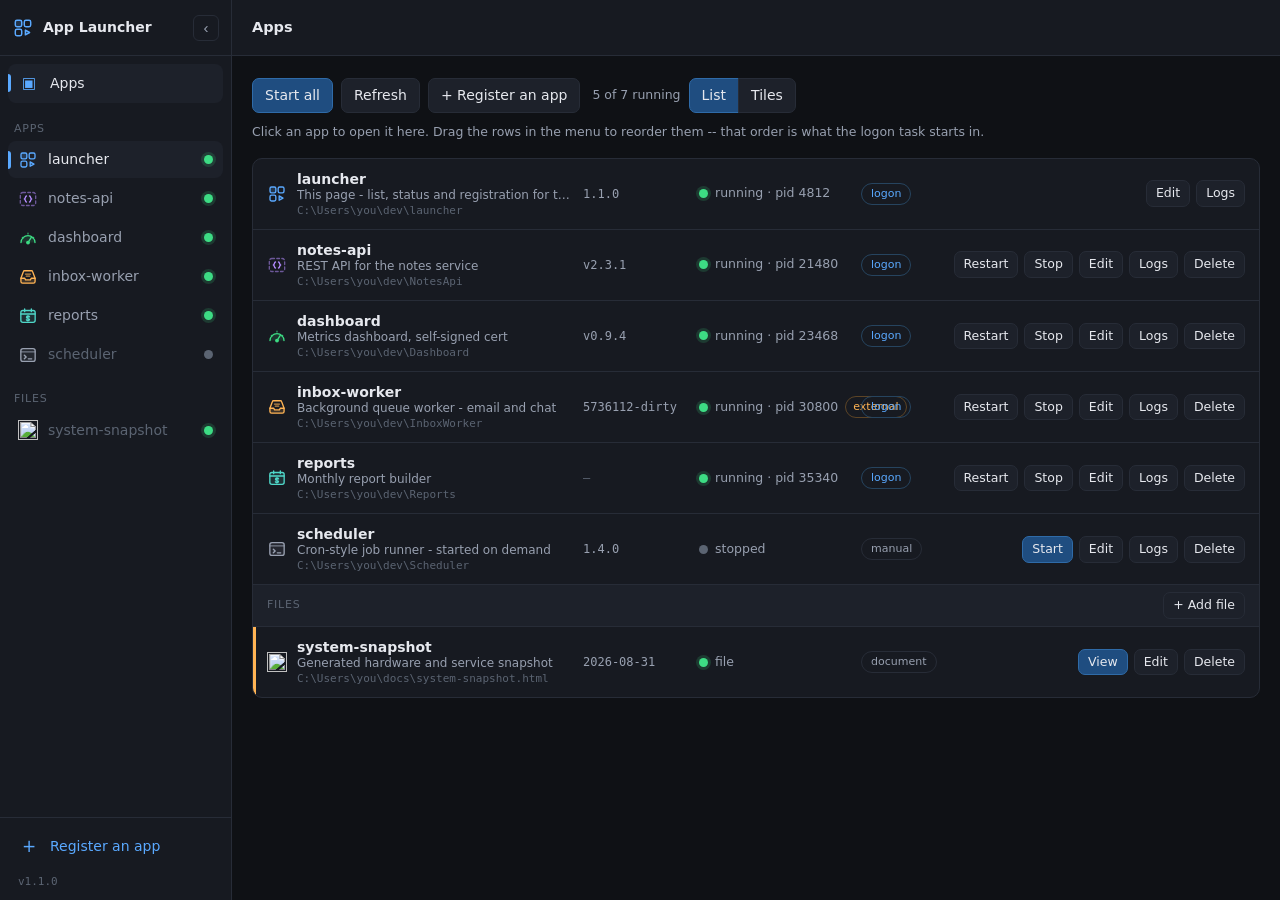
==== docs/sample.html @ ee0e3388 "Add a screenshot fixture for the README docs/sample.html renders the real UI with an invented fleet:" ====
<!doctype html>
<html lang="en" data-page="apps">
<head>
  <meta charset="utf-8">
  <meta name="viewport" content="width=device-width, initial-scale=1">
  <title>App Launcher &mdash; sample</title>
  <link rel="icon" href="../static/icons/launcher.svg">
  <link rel="stylesheet" href="../static/app.css">
  <style>
    /* The clock would date the screenshot, and the drag cursor implies the
       menu can be rearranged, which it can here -- both are noise in a still. */
    #tick { display: none; }
  </style>
  <script>
    /* A screenshot fixture for the README.
     *
     * It loads the real stylesheet and the real app.js, and stubs `fetch` with
     * a generic fleet -- so what you photograph is the actual UI, not a
     * hand-drawn mock that will quietly drift out of date. No launcher needs to
     * be running: open this file in a browser and screenshot it.
     *
     * Everything below is invented. Ports, versions and paths are chosen to
     * show the states worth seeing: an app that is running, one that is
     * stopped, one on https, a version from git describe, one with no version
     * source at all, and a document.
     */
    const SAMPLE = [
      {
        name: "launcher", description: "This page - list, status and registration for the other apps",
        icon: "../static/icons/launcher.svg", type: "self", is_self: true, is_file: false,
        dir: "launcher", path: "C:\\Users\\you\\dev\\launcher", path_exists: true,
        command: "python", args: ["app.py"], port: 5058, url: "http://127.0.0.1:5058/",
        match: "launcher.app[.]py", autostart: true, running: true, pid: 4812, via: "match",
        has_logs: true, file: "", file_exists: null, note: "",
      },
      {
        name: "notes-api", description: "REST API for the notes service",
        icon: "../static/icons/braces.svg", type: "app", is_self: false, is_file: false,
        dir: "NotesApi", path: "C:\\Users\\you\\dev\\NotesApi", path_exists: true,
        command: "python", args: ["app.py"], port: 5055, url: "http://127.0.0.1:5055/",
        match: "NotesApi.app[.]py", autostart: true, running: true, pid: 21480, via: "match",
        has_logs: true, file: "", file_exists: null, note: "",
      },
      {
        name: "dashboard", description: "Metrics dashboard, self-signed cert",
        icon: "../static/icons/gauge.svg", type: "app", is_self: false, is_file: false,
        dir: "Dashboard", path: "C:\\Users\\you\\dev\\Dashboard", path_exists: true,
        command: "python", args: ["app.py"], port: 5000, url: "https://localhost:5000/",
        match: "Dashboard.app[.]py", autostart: true, running: true, pid: 23468, via: "match",
        has_logs: true, file: "", file_exists: null, note: "",
      },
      {
        name: "inbox-worker", description: "Background queue worker - email and chat",
        icon: "../static/icons/inbox.svg", type: "app", is_self: false, is_file: false,
        dir: "InboxWorker", path: "C:\\Users\\you\\dev\\InboxWorker", path_exists: true,
        command: "python", args: ["worker.py"], port: 5061, url: "http://127.0.0.1:5061/",
        match: "InboxWorker.worker[.]py", autostart: true, running: true, pid: 30800,
        via: "port", has_logs: false, file: "", file_exists: null, note: "",
      },
      {
        name: "reports", description: "Monthly report builder",
        icon: "../static/icons/calendar.svg", type: "app", is_self: false, is_file: false,
        dir: "Reports", path: "C:\\Users\\you\\dev\\Reports", path_exists: true,
        command: "python", args: ["app.py"], port: 5057, url: "http://127.0.0.1:5057/",
        match: "Reports.app[.]py", autostart: true, running: true, pid: 35340, via: "match",
        has_logs: true, file: "", file_exists: null, note: "",
      },
      {
        name: "scheduler", description: "Cron-style job runner - started on demand",
        icon: "../static/icons/default.svg", type: "app", is_self: false, is_file: false,
        dir: "Scheduler", path: "C:\\Users\\you\\dev\\Scheduler", path_exists: true,
        command: "node", args: ["server.js"], port: 5062, url: "http://127.0.0.1:5062/",
        match: "Scheduler.server[.]js", autostart: false, running: false, pid: null,
        via: "none", has_logs: true, file: "", file_exists: null, note: "",
      },
      {
        name: "system-snapshot", description: "Generated hardware and service snapshot",
        icon: "../static/icons/file.svg", type: "file", is_self: false, is_file: true,
        dir: "", path: "", path_exists: null,
        command: "", args: [], port: null, url: "/open/system-snapshot",
        match: "", autostart: false, running: false, pid: null, via: "file",
        has_logs: false,
        file: "C:\\Users\\you\\docs\\system-snapshot.html", file_exists: true, note: "",
      },
    ];

    const VERSIONS = {
      "launcher":        { version: "1.1.0",         source: "App Launcher" },
      "notes-api":       { version: "v2.3.1",        source: "package.json" },
      "dashboard":       { version: "v0.9.4",        source: "git describe" },
      "inbox-worker":    { version: "5736112-dirty", source: "git describe" },
      "reports":         { version: "",              source: "" },
      "scheduler":       { version: "1.4.0",         source: "VERSION" },
      "system-snapshot": { version: "2026-08-31",    source: "file modified" },
    };

    const REPLIES = {
      "/api/status":   { apps: SAMPLE, at: Date.now() / 1000, launcher_version: "1.1.0" },
      "/api/versions": { ok: true, versions: VERSIONS, launcher_version: "1.1.0" },
    };

    // Answer from the fixture instead of the network, so the page needs nothing
    // running and cannot accidentally show real data.
    window.fetch = (url) => {
      const path = String(url).split("?")[0];
      const body = REPLIES[path] || { ok: true, framable: true };
      return Promise.resolve({ ok: true, json: () => Promise.resolve(body) });
    };
  </script>
</head>
<body>
  <aside class="side">
    <div class="side-top">
      <a class="brand" href="#" title="App Launcher">
        <img class="ico" src="../static/icons/launcher.svg" alt="">
        <span class="label">App Launcher</span>
      </a>
      <button class="collapse" id="toggle" title="Collapse menu" aria-label="Collapse menu">
        <span class="when-wide" aria-hidden="true">&#8249;</span>
        <span class="when-rail" aria-hidden="true">&#8250;</span>
      </button>
    </div>

    <nav class="side-nav">
      <a href="#" class="side-item on" title="Apps">
        <span class="glyph" aria-hidden="true">&#9635;</span>
        <span class="label">Apps</span>
      </a>
    </nav>

    <div class="side-label"><span class="label">Apps</span></div>
    <nav class="side-apps" id="side-apps"></nav>

    <div class="side-label" id="files-label" hidden><span class="label">Files</span></div>
    <nav class="side-apps" id="side-files" hidden></nav>

    <div class="side-foot">
      <button class="side-item add-item" id="side-add" title="Register an app">
        <span class="glyph" aria-hidden="true">+</span>
        <span class="label">Register an app</span>
      </button>
      <div class="side-version" id="side-version"></div>
    </div>
  </aside>

  <div class="content">
    <header class="topbar">
      <div class="topbar-id first">
        <img class="tb-icon" id="tb-icon" src="" alt="" hidden>
        <div class="tb-text">
          <span class="tb-name" id="tb-name">Apps</span>
          <span class="tb-meta" id="tb-meta"></span>
        </div>
      </div>
      <div class="topbar-actions" id="topbar-actions"></div>
      <span id="tick" class="tick"></span>
    </header>

    <main>
      <section id="dash" class="dash">
        <div class="dash-tools">
          <button class="btn primary" data-action="start" data-name="">Start all</button>
          <button class="btn" id="refresh">Refresh</button>
          <button class="btn" id="dash-add">+ Register an app</button>
          <span class="dash-count" id="dash-count"></span>
          <div class="viewswitch" role="group" aria-label="Layout">
            <button class="btn" id="view-list" data-view="list">List</button>
            <button class="btn" id="view-grid" data-view="grid">Tiles</button>
          </div>
        </div>
        <p class="dash-hint">
          Click an app to open it here. Drag the rows in the menu to reorder them --
          that order is what the logon task starts in.
        </p>
      </section>

      <script id="initial-data" type="application/json">[]</script>
      <section id="list" class="applist"></section>
      <section id="grid" class="grid" hidden></section>

      <section id="viewer" class="viewer" hidden>
        <p class="viewer-note" id="viewer-note" hidden></p>
        <div class="viewer-body">
          <iframe id="viewer-frame" title="App" src="about:blank"></iframe>
          <div class="viewer-empty" id="viewer-empty" hidden></div>
        </div>
      </section>
    </main>
  </div>

  <div id="toast" class="toast" hidden></div>

  <div id="sheet" class="sheet" hidden>
    <div class="sheet-inner">
      <div class="sheet-head">
        <h2 id="sheet-title">Output</h2>
        <button class="btn ghost" id="sheet-close">Close</button>
      </div>
      <pre id="sheet-body"></pre>
    </div>
  </div>

  <!-- The form the real page has; unused here, but app.js binds to it. -->
  <dialog id="add-dialog">
    <form id="add-form" method="dialog">
      <h2 id="form-title">Register an app</h2>
      <p class="hint" id="form-hint"></p>
      <label>Name <input name="name"><small id="name-help"></small></label>
      <label class="file-only" hidden>File <input name="file"></label>
      <label class="app-only">Path <input name="dir"></label>
      <div class="row app-only">
        <label>Command <input name="command" value="python"></label>
        <label>Arguments <input name="args"></label>
      </div>
      <div class="row app-only">
        <label>Port <input name="port" type="number"></label>
        <label>URL <input name="url"></label>
      </div>
      <label>Description <input name="description"></label>
      <div class="row app-only">
        <label>Version <input name="version"></label>
        <label>Version command <input name="version_cmd"></label>
      </div>
      <label class="app-only">Match pattern <input name="match"></label>
      <label class="check app-only"><input type="checkbox" name="autostart" checked> Start at logon</label>
      <p class="err" id="add-err" hidden></p>
      <div class="sheet-head end">
        <button type="button" class="btn ghost" id="add-cancel">Cancel</button>
        <button type="submit" class="btn primary" id="form-submit">Add app</button>
      </div>
    </form>
  </dialog>

  <script src="../static/app.js"></script>
</body>
</html>
---- static/app.css ----
:root {
  --bg: #0f1115;
  --panel: #171a21;
  --panel-2: #1d212a;
  --line: #272c37;
  --text: #e6e8ee;
  --dim: #98a0b0;
  --accent: #5aa9ff;
  --ok: #3ddc84;
  --off: #5b6472;
  --warn: #ffb454;
  --bad: #ff6b6b;
  --radius: 10px;
  --side-w: 232px;
  --rail-w: 60px;
}

* { box-sizing: border-box; }

/* An author `display` rule beats the browser's [hidden] { display: none },
   which is why .sheet stayed on screen with hidden=true and Close did
   nothing. Keep this ahead of any display rule on a hideable element. */
[hidden] { display: none !important; }

body {
  margin: 0;
  background: var(--bg);
  color: var(--text);
  font: 14px/1.5 "Segoe UI", system-ui, sans-serif;
}

code { font-family: Consolas, "Cascadia Mono", monospace; font-size: .92em; }
a { color: var(--accent); }

/* ------------------------------------------------------------------ layout */

.side {
  position: fixed;
  top: 0; left: 0; bottom: 0;
  width: var(--side-w);
  background: var(--panel);
  border-right: 1px solid var(--line);
  display: flex;
  flex-direction: column;
  z-index: 10;
  /* Only the width animates: transitioning `all` would drag the tile grid
     through a reflow on every toggle. */
  transition: width .16s ease;
  overflow: hidden;
}
.content {
  margin-left: var(--side-w);
  transition: margin-left .16s ease;
  min-width: 0;
}
.rail .side { width: var(--rail-w); }
.rail .content { margin-left: var(--rail-w); }

/* In rail mode every text label collapses; the icons and dots remain. The
   brand goes too: 60px cannot hold the logo and the toggle side by side, and
   the toggle has to stay put. */
.rail .label { display: none; }
.rail .brand { display: none; }
.rail .side-top { justify-content: center; padding: 0; }
.rail .collapse { margin-left: 0; }
.rail .side-item { justify-content: center; padding: 8px 0; }
.rail .side-label { height: 8px; padding: 0; border: 0; }
.rail .side-apps .dot { position: absolute; top: 6px; right: 8px; }

/* ------------------------------------------------------------------ sidebar */

.side-top {
  display: flex;
  align-items: center;
  gap: 8px;
  height: 56px;
  padding: 0 12px;
  border-bottom: 1px solid var(--line);
  flex: none;
}
.brand {
  display: flex;
  align-items: center;
  gap: 9px;
  font-weight: 600;
  color: var(--text);
  text-decoration: none;
  min-width: 0;
}
.brand .ico { width: 22px; height: 22px; flex: none; }
.collapse {
  margin-left: auto;
  width: 26px; height: 26px;
  flex: none;
  display: grid;
  place-items: center;
  border: 1px solid var(--line);
  border-radius: 6px;
  background: transparent;
  color: var(--dim);
  cursor: pointer;
  font-size: 15px;
  line-height: 1;
}
.collapse:hover { color: var(--text); border-color: #3a4152; }
/* Only one of the two arrows is ever drawn. */
.when-rail { display: none; }
.rail .when-wide { display: none; }
.rail .when-rail { display: block; }

.side-nav, .side-apps { padding: 8px; display: flex; flex-direction: column; gap: 2px; }
.side-apps { overflow-y: auto; padding-top: 0; }

.side-label {
  padding: 10px 14px 4px;
  color: var(--off);
  font-size: 11px;
  text-transform: uppercase;
  letter-spacing: .07em;
}

.side-item {
  position: relative;
  display: flex;
  align-items: center;
  gap: 10px;
  padding: 8px 10px;
  border-radius: 8px;
  color: var(--dim);
  text-decoration: none;
  font: inherit;
  border: 0;
  background: transparent;
  cursor: pointer;
  text-align: left;
  width: 100%;
  min-width: 0;
}
.side-item:hover { background: var(--panel-2); color: var(--text); }
.side-item.on { background: var(--panel-2); color: var(--text); }
/* The accent bar marks the current page or the app whose tile is in view. */
.side-item.on::before {
  content: '';
  position: absolute;
  left: 0; top: 50%;
  width: 3px; height: 18px;
  margin-top: -9px;
  border-radius: 0 3px 3px 0;
  background: var(--accent);
}
.side-item .glyph {
  width: 22px;
  flex: none;
  text-align: center;
  color: var(--accent);
  font-size: 15px;
}
.side-item .ico { width: 20px; height: 20px; flex: none; }
.side-item .label {
  overflow: hidden;
  text-overflow: ellipsis;
  white-space: nowrap;
}
.side-item .dot { margin-left: auto; }
.side-item.stopped .label { color: var(--off); }
.side-item.dragging { opacity: .45; background: var(--panel-2); }
/* Grab cursor only on the app rows -- the page links aren't reorderable. */
.side-apps .side-item { cursor: grab; }
.side-apps .side-item:active { cursor: grabbing; }

/* The two groups share the scroll area; only the apps list grows, so a long
   app list never pushes the files out of sight. */
#side-apps { flex: 0 1 auto; }
#side-files { flex: none; }

.side-foot { margin-top: auto; padding: 8px; border-top: 1px solid var(--line); }
.side-version {
  padding: 6px 10px 2px;
  color: var(--off);
  font-size: 11px;
  font-family: Consolas, "Cascadia Mono", monospace;
  white-space: nowrap;
  overflow: hidden;
}
/* In rail mode there is no room for the name, so just the number, centred. */
.rail .side-version { padding: 6px 0 2px; text-align: center; font-size: 10px; }
.add-item { color: var(--accent); }
.add-item .glyph { font-size: 17px; }

/* ------------------------------------------------------------------ topbar */

.topbar {
  display: flex;
  align-items: center;
  gap: 12px;
  padding: 0 20px;
  height: 56px;
  background: var(--panel);
  border-bottom: 1px solid var(--line);
  position: sticky;
  top: 0;
  z-index: 5;
}
.topbar-left { display: flex; align-items: center; gap: 8px; flex: none; }
/* A vertical rule separating fleet controls from whatever is selected. */
.topbar-id {
  display: flex;
  align-items: center;
  gap: 10px;
  min-width: 0;
  padding-left: 14px;
  margin-left: 2px;
  border-left: 1px solid var(--line);
  align-self: stretch;
}
/* Nothing to its left any more, so no divider and no inset. */
.topbar-id.first { border-left: 0; padding-left: 0; margin-left: 0; }
.tb-icon { width: 22px; height: 22px; flex: none; }
.tb-text { display: flex; flex-direction: column; min-width: 0; line-height: 1.25; }
.tb-name { font-weight: 600; font-size: 14.5px; }
.tb-meta {
  color: var(--dim);
  font-size: 11.5px;
  font-family: Consolas, "Cascadia Mono", monospace;
  overflow: hidden;
  text-overflow: ellipsis;
  white-space: nowrap;
}
.tb-meta:empty { display: none; }
.topbar-actions { margin-left: auto; display: flex; align-items: center; gap: 6px; }
.topbar-actions:empty { display: none; }
.tick { color: var(--dim); font-size: 12px; text-align: right; margin-left: auto; }
/* When the app's own controls are present they claim the auto margin, so the
   clock sits beside them rather than pushing them around. */
.topbar-actions + .tick { margin-left: 12px; }

/* ------------------------------------------------------------------ buttons */

.btn {
  font: inherit;
  padding: 6px 12px;
  border-radius: 7px;
  border: 1px solid var(--line);
  background: var(--panel-2);
  color: var(--text);
  cursor: pointer;
}
.btn:hover:not(:disabled) { border-color: #3a4152; background: #232833; }
.btn:disabled { opacity: .4; cursor: default; }
.btn.ghost { background: transparent; }
.btn.primary { background: #1f4d80; border-color: #2f6ba8; }
.btn.primary:hover { background: #275f9c; }
.btn.danger:hover { border-color: #6b2f2f; color: var(--bad); }
.btn.sm { padding: 3px 9px; font-size: 12.5px; }
.btn.busy { opacity: .55; cursor: progress; }

main { padding: 22px 20px 60px; max-width: 1180px; }
/* The viewer wants the whole window, not the reading-width column the tiles
   use, and no bottom padding fighting the frame height. */
body.viewing main { max-width: none; padding-bottom: 20px; }

/* --------------------------------------------------------------- dashboard */

.dash { margin-bottom: 16px; }
.dash-tools { display: flex; align-items: center; gap: 8px; flex-wrap: wrap; }
.dash-count { color: var(--dim); font-size: 12.5px; margin-left: 4px; }
.dash-tools .ghost { margin-left: auto; }
.dash-hint { margin: 10px 0 0; color: var(--dim); font-size: 12.5px; }

/* ------------------------------------------------------------------- list */

.viewswitch { display: flex; }
.viewswitch .btn { border-radius: 0; }
.viewswitch .btn:first-child { border-radius: 7px 0 0 7px; }
.viewswitch .btn:last-child { border-radius: 0 7px 7px 0; margin-left: -1px; }
.viewswitch .btn.on { background: #1f4d80; border-color: #2f6ba8; color: var(--text); }

.applist {
  background: var(--panel);
  border: 1px solid var(--line);
  border-radius: var(--radius);
  overflow: hidden;
}

/* Every row shares one grid template, which is what keeps the columns lined up.
   Flex sizing each row to its own content -- the first attempt -- let every row
   land in a different place. The last four tracks are fixed for the same
   reason: an `auto` track sized to its own row's buttons would shift the
   columns to its left whenever a row had fewer of them. */
.applist-row {
  display: grid;
  grid-template-columns: minmax(0, 1.4fr) 138px 100px 148px 72px 300px;
  align-items: center;
  gap: 12px;
  padding: 11px 14px;
  border-bottom: 1px solid var(--line);
}
.applist-row:last-child { border-bottom: 0; }

/* A divider inside the list, so documents are visibly not processes. */
.applist-section {
  grid-column: 1 / -1;
  padding: 4px 0 2px;
  color: var(--off);
  font-size: 11px;
  text-transform: uppercase;
  letter-spacing: .07em;
}
.applist-head {
  display: flex;
  align-items: center;
  gap: 12px;
  padding: 7px 14px;
  background: var(--panel-2);
  border-bottom: 1px solid var(--line);
}
.applist-head .applist-section { padding: 0; }
.head-add { margin-left: auto; }
.head-none { color: var(--off); font-size: 12px; }
.head-none + .head-add, .applist-head .head-add { margin-left: auto; order: 2; }
.applist-row:hover { background: var(--panel-2); }
.applist-row.missing { box-shadow: inset 3px 0 0 var(--warn); }

.row-open {
  display: flex;
  align-items: center;
  gap: 10px;
  min-width: 0;             /* let the name/description truncate, not push */
  color: var(--text);
  text-decoration: none;
}
.row-open:hover .row-name { color: var(--accent); }
.row-open img { width: 20px; height: 20px; flex: none; }
.row-text { display: flex; flex-direction: column; min-width: 0; line-height: 1.3; }
.row-name, .row-desc { overflow: hidden; text-overflow: ellipsis; white-space: nowrap; }
.row-name { font-weight: 600; }
.row-desc { color: var(--dim); font-size: 12px; }
.row-path {
  font-family: Consolas, "Cascadia Mono", monospace;
  font-size: 11px;
  color: var(--off);
  overflow: hidden;
  text-overflow: ellipsis;
  white-space: nowrap;
  direction: rtl;            /* keep the interesting end of a long path visible */
  text-align: left;
}
.row-path.missing, .tile-path.missing { color: var(--warn); }
.tile-path {
  font-family: Consolas, "Cascadia Mono", monospace;
  font-size: 11px;
  color: var(--off);
  overflow: hidden;
  text-overflow: ellipsis;
  white-space: nowrap;
  direction: rtl;
  text-align: left;
}

.row-endpoint {
  font-family: Consolas, "Cascadia Mono", monospace;
  font-size: 12.5px;
  color: var(--accent);
  text-decoration: none;
  overflow: hidden;
  text-overflow: ellipsis;
  white-space: nowrap;
}
.row-endpoint.none { color: var(--off); }
.row-endpoint:hover { text-decoration: underline; }

.row-version {
  font-family: Consolas, "Cascadia Mono", monospace;
  font-size: 12px;
  color: var(--dim);
  overflow: hidden;
  text-overflow: ellipsis;
  white-space: nowrap;
}
.row-version.none { color: var(--off); }

.row-state {
  display: flex;
  align-items: center;
  gap: 7px;
  font-size: 12.5px;
  color: var(--dim);
  white-space: nowrap;
}

.row-actions {
  display: flex;
  gap: 6px;
  justify-content: flex-end;
  white-space: nowrap;
}

/* The autostart pill is a control here, not just a label. */
.pill {
  font: inherit;
  font-size: 11px;
  padding: 2px 9px;
  border-radius: 20px;
  border: 1px solid var(--line);
  background: transparent;
  color: var(--dim);
  cursor: pointer;
  justify-self: start;
  white-space: nowrap;
}
.pill.on { color: var(--accent); border-color: #26445f; }
.pill:hover { border-color: #3a4152; color: var(--text); }
.pill:disabled { cursor: default; opacity: .7; }

/* Drop a column at a time as the window narrows, template and cell together --
   hiding a cell without shortening the template leaves a hole. */
@media (max-width: 1280px) {
  .applist-row { grid-template-columns: minmax(0, 1fr) 104px 150px 72px 300px; }
  .row-endpoint { display: none; }
}
@media (max-width: 1040px) {
  .applist-row { grid-template-columns: minmax(0, 1fr) 150px 72px 300px; }
  .row-version { display: none; }
}
@media (max-width: 900px) {
  .applist-row { grid-template-columns: minmax(0, 1fr) 72px 300px; }
  .row-state { display: none; }
}
@media (max-width: 720px) {
  .applist-row { grid-template-columns: minmax(0, 1fr) 300px; }
  .pill { display: none; }
}

/* ------------------------------------------------------------------ tiles */

.grid {
  display: grid;
  grid-template-columns: repeat(auto-fill, minmax(290px, 1fr));
  gap: 14px;
}

.tile {
  background: var(--panel);
  border: 1px solid var(--line);
  border-radius: var(--radius);
  padding: 14px 15px;
  display: flex;
  flex-direction: column;
  gap: 10px;
  scroll-margin-top: 76px;   /* so a jumped-to tile clears the sticky topbar */
  transition: border-color .5s ease, box-shadow .5s ease;
}
.tile.down { border-color: #2a2f3a; }
.tile.missing { border-color: #5c4426; }
.tile.flash { border-color: var(--accent); box-shadow: 0 0 0 3px rgba(90, 169, 255, .12); }

.tile-head { display: flex; align-items: center; gap: 10px; }
.tile-badge {
  width: 34px; height: 34px;
  flex: none;
  display: grid;
  place-items: center;
  border-radius: 9px;
  background: var(--panel-2);
  border: 1px solid var(--line);
}
.tile-badge img { width: 21px; height: 21px; }
.tile-name { font-weight: 600; font-size: 15px; }
.tile-head .spacer { margin-left: auto; }

.dot {
  width: 9px; height: 9px;
  border-radius: 50%;
  background: var(--off);
  flex: none;
}
.dot.on { background: var(--ok); box-shadow: 0 0 0 3px rgba(61, 220, 132, .16); }
/* A document's lamp answers the only question that applies to it: green while
   the file is there, red once it isn't. */
.dot.gone { background: var(--bad); box-shadow: 0 0 0 3px rgba(255, 107, 107, .16); }
.row-state.file, .tag.file { color: var(--dim); }
.tag.file { border-color: #3a4152; }

.tag {
  font-size: 11px;
  padding: 2px 7px;
  border-radius: 20px;
  border: 1px solid var(--line);
  color: var(--dim);
}
.tag.auto { color: var(--accent); border-color: #26445f; }
/* Not an error -- the app is running. It just isn't ours, so its output
   is not being captured. */
.tag.external { color: var(--warn); border-color: #5c4426; cursor: help; }
.external-text { color: var(--warn); cursor: help; }

.tile-desc { color: var(--dim); font-size: 13px; min-height: 20px; }

.endpoint {
  display: block;
  font-family: Consolas, "Cascadia Mono", monospace;
  background: var(--panel-2);
  border: 1px solid var(--line);
  border-radius: 7px;
  padding: 8px 10px;
  text-decoration: none;
  color: var(--accent);
  overflow: hidden;
  text-overflow: ellipsis;
  white-space: nowrap;
}
.endpoint:hover { border-color: #2f6ba8; }
.endpoint.none { color: var(--dim); cursor: default; }

.tile-meta { color: var(--dim); font-size: 12px; display: flex; gap: 10px; flex-wrap: wrap; }
.tile-warn { color: var(--warn); font-size: 12px; }
.tile-actions { display: flex; gap: 6px; flex-wrap: wrap; margin-top: auto; }

.tile.add {
  border-style: dashed;
  align-items: center;
  justify-content: center;
  color: var(--dim);
  cursor: pointer;
  min-height: 168px;
  gap: 4px;
}
.tile.add:hover { border-color: var(--accent); color: var(--text); }
.tile.add .plus { font-size: 30px; line-height: 1; color: var(--accent); }

/* ------------------------------------------------------------------ viewer */

.viewer {
  display: flex;
  flex-direction: column;
  /* topbar 56 + main padding 22/20 -- fill the rest of the window exactly. */
  height: calc(100vh - 56px - 42px);
  min-height: 320px;
  background: var(--panel);
  border: 1px solid var(--line);
  border-radius: var(--radius);
  overflow: hidden;
}
.viewer-note {
  margin: 0;
  padding: 8px 14px;
  border-bottom: 1px solid var(--line);
  background: rgba(255, 180, 84, .07);
  color: var(--warn);
  font-size: 12.5px;
  flex: none;
}
.viewer-note a { color: var(--warn); }

.viewer-body { position: relative; flex: 1; min-height: 0; background: var(--bg); }
.viewer-body iframe {
  width: 100%;
  height: 100%;
  border: 0;
  display: block;
  background: #fff;   /* most apps assume a light page; avoid a dark flash */
}
.viewer-empty {
  position: absolute;
  inset: 0;
  display: flex;
  flex-direction: column;
  align-items: center;
  justify-content: center;
  gap: 12px;
  text-align: center;
  color: var(--dim);
  padding: 24px;
  background: var(--bg);
}
.viewer-empty .big { font-size: 15px; color: var(--text); }

.tile { cursor: pointer; }
.tile.add { cursor: pointer; }
.tile-actions { cursor: default; }

/* ------------------------------------------------------------------ dialog */

dialog {
  background: var(--panel);
  color: var(--text);
  border: 1px solid var(--line);
  border-radius: 12px;
  padding: 20px 22px;
  width: min(560px, 94vw);
}
dialog::backdrop { background: rgba(0, 0, 0, .6); }
dialog h2 { margin: 0 0 4px; font-size: 17px; }
dialog form { display: flex; flex-direction: column; gap: 12px; }
dialog label { display: flex; flex-direction: column; gap: 5px; font-size: 13px; }
dialog label.check { flex-direction: row; align-items: center; gap: 8px; }
dialog .row { display: flex; gap: 12px; }
dialog .row label { flex: 1; }
dialog input[type=text], dialog input[type=number], dialog input:not([type]) {
  font: inherit;
  padding: 7px 9px;
  border-radius: 7px;
  border: 1px solid var(--line);
  background: var(--bg);
  color: var(--text);
}
dialog input:focus, dialog select:focus { outline: none; border-color: var(--accent); }
dialog select {
  font: inherit;
  padding: 7px 9px;
  border-radius: 7px;
  border: 1px solid var(--line);
  background: var(--bg);
  color: var(--text);
}
dialog small { color: var(--dim); font-size: 11.5px; }
.opt { color: var(--off); font-weight: 400; }
.err { color: var(--bad); font-size: 13px; margin: 0; }

/* ------------------------------------------------------------------ output */

.toast {
  position: fixed;
  bottom: 20px; left: 50%;
  transform: translateX(-50%);
  background: var(--panel-2);
  border: 1px solid var(--line);
  border-radius: 9px;
  padding: 10px 16px;
  max-width: 76vw;
  box-shadow: 0 10px 30px rgba(0, 0, 0, .45);
  z-index: 30;
}
.toast.bad { border-color: #6b2f2f; }
.toast.warn { border-color: #6b5326; }

.sheet {
  position: fixed;
  inset: 0;
  background: rgba(0, 0, 0, .6);
  display: flex;
  align-items: center;
  justify-content: center;
  z-index: 20;
}
.sheet-inner {
  background: var(--panel);
  border: 1px solid var(--line);
  border-radius: 12px;
  width: min(860px, 94vw);
  max-height: 80vh;
  display: flex;
  flex-direction: column;
}
.sheet-head {
  display: flex;
  align-items: center;
  gap: 12px;
  padding: 13px 16px;
  border-bottom: 1px solid var(--line);
}
.sheet-head.end { border: 0; padding: 4px 0 0; justify-content: flex-end; }
.sheet-head h2 { margin: 0; font-size: 15px; }
.sheet-head .btn { margin-left: auto; }
.sheet pre {
  margin: 0;
  padding: 14px 16px;
  overflow: auto;
  font-family: Consolas, "Cascadia Mono", monospace;
  font-size: 12.5px;
  white-space: pre-wrap;
  color: var(--dim);
}

/* A narrow window gets the rail whether or not it was chosen, since the wide
   menu would eat most of the viewport. */
@media (max-width: 720px) {
  .side { width: var(--rail-w); }
  .content { margin-left: var(--rail-w); }
  .label { display: none; }
  .brand { display: none; }
  /* The rail is forced here, so a toggle would be a control that does nothing. */
  .collapse { display: none; }
  .side-item { justify-content: center; padding: 8px 0; }
  .side-apps .dot { position: absolute; top: 6px; right: 8px; }
}
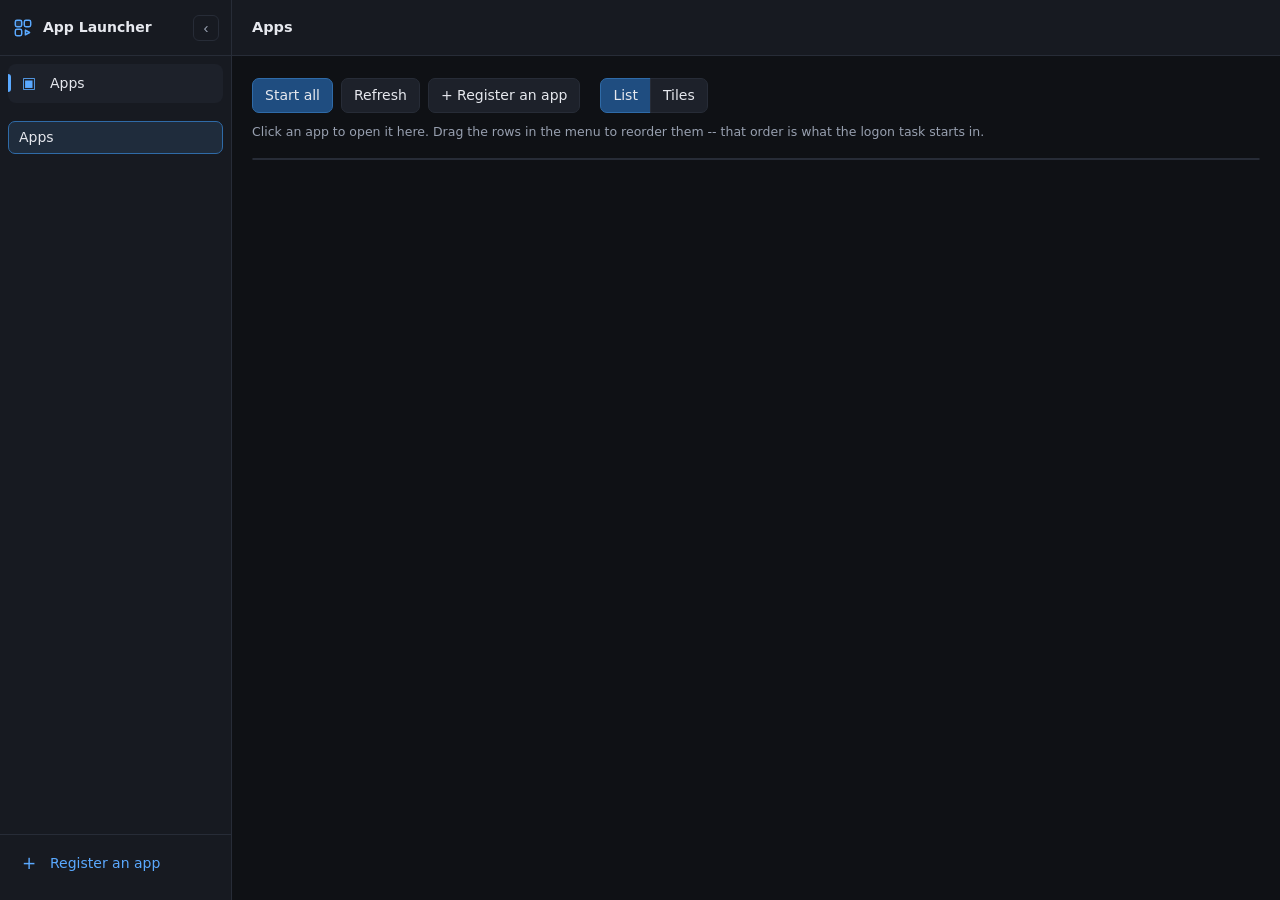
==== commit 789bda7d: "Display names, banded headings, and v1.2.0 An entry now has a `label` for people and a `name` for ma" ====
--- a/docs/sample.html
+++ b/docs/sample.html
@@ -26,7 +26,7 @@
      */
     const SAMPLE = [
       {
-        name: "launcher", description: "This page - list, status and registration for the other apps",
+        name: "launcher", label: "Apps Launcher", description: "This page - list, status and registration for the other apps",
         icon: "../static/icons/launcher.svg", type: "self", is_self: true, is_file: false,
         dir: "launcher", path: "C:\\Users\\you\\dev\\launcher", path_exists: true,
         command: "python", args: ["app.py"], port: 5058, url: "http://127.0.0.1:5058/",
@@ -34,7 +34,7 @@
         has_logs: true, file: "", file_exists: null, note: "",
       },
       {
-        name: "notes-api", description: "REST API for the notes service",
+        name: "notes-api", label: "Notes API", description: "REST API for the notes service",
         icon: "../static/icons/braces.svg", type: "app", is_self: false, is_file: false,
         dir: "NotesApi", path: "C:\\Users\\you\\dev\\NotesApi", path_exists: true,
         command: "python", args: ["app.py"], port: 5055, url: "http://127.0.0.1:5055/",
@@ -42,7 +42,7 @@
         has_logs: true, file: "", file_exists: null, note: "",
       },
       {
-        name: "dashboard", description: "Metrics dashboard, self-signed cert",
+        name: "dashboard", label: "Metrics Dashboard", description: "Metrics dashboard, self-signed cert",
         icon: "../static/icons/gauge.svg", type: "app", is_self: false, is_file: false,
         dir: "Dashboard", path: "C:\\Users\\you\\dev\\Dashboard", path_exists: true,
         command: "python", args: ["app.py"], port: 5000, url: "https://localhost:5000/",
@@ -50,7 +50,7 @@
         has_logs: true, file: "", file_exists: null, note: "",
       },
       {
-        name: "inbox-worker", description: "Background queue worker - email and chat",
+        name: "inbox-worker", label: "Inbox Worker", description: "Background queue worker - email and chat",
         icon: "../static/icons/inbox.svg", type: "app", is_self: false, is_file: false,
         dir: "InboxWorker", path: "C:\\Users\\you\\dev\\InboxWorker", path_exists: true,
         command: "python", args: ["worker.py"], port: 5061, url: "http://127.0.0.1:5061/",
@@ -58,7 +58,7 @@
         via: "port", has_logs: false, file: "", file_exists: null, note: "",
       },
       {
-        name: "reports", description: "Monthly report builder",
+        name: "reports", label: "Monthly Reports", description: "Monthly report builder",
         icon: "../static/icons/calendar.svg", type: "app", is_self: false, is_file: false,
         dir: "Reports", path: "C:\\Users\\you\\dev\\Reports", path_exists: true,
         command: "python", args: ["app.py"], port: 5057, url: "http://127.0.0.1:5057/",
@@ -66,7 +66,7 @@
         has_logs: true, file: "", file_exists: null, note: "",
       },
       {
-        name: "scheduler", description: "Cron-style job runner - started on demand",
+        name: "scheduler", label: "Job Scheduler", description: "Cron-style job runner - started on demand",
         icon: "../static/icons/default.svg", type: "app", is_self: false, is_file: false,
         dir: "Scheduler", path: "C:\\Users\\you\\dev\\Scheduler", path_exists: true,
         command: "node", args: ["server.js"], port: 5062, url: "http://127.0.0.1:5062/",
@@ -74,7 +74,7 @@
         via: "none", has_logs: true, file: "", file_exists: null, note: "",
       },
       {
-        name: "system-snapshot", description: "Generated hardware and service snapshot",
+        name: "system-snapshot", label: "System Snapshot", description: "Generated hardware and service snapshot",
         icon: "../static/icons/file.svg", type: "file", is_self: false, is_file: true,
         dir: "", path: "", path_exists: null,
         command: "", args: [], port: null, url: "/open/system-snapshot",
@@ -85,7 +85,7 @@
     ];
 
     const VERSIONS = {
-      "launcher":        { version: "1.1.0",         source: "App Launcher" },
+      "launcher":        { version: "1.2.0",         source: "Apps Launcher" },
       "notes-api":       { version: "v2.3.1",        source: "package.json" },
       "dashboard":       { version: "v0.9.4",        source: "git describe" },
       "inbox-worker":    { version: "5736112-dirty", source: "git describe" },
@@ -95,8 +95,8 @@
     };
 
     const REPLIES = {
-      "/api/status":   { apps: SAMPLE, at: Date.now() / 1000, launcher_version: "1.1.0" },
-      "/api/versions": { ok: true, versions: VERSIONS, launcher_version: "1.1.0" },
+      "/api/status":   { apps: SAMPLE, at: Date.now() / 1000, launcher_version: "1.2.0" },
+      "/api/versions": { ok: true, versions: VERSIONS, launcher_version: "1.2.0" },
     };
 
     // Answer from the fixture instead of the network, so the page needs nothing
--- a/static/app.css
+++ b/static/app.css
@@ -64,7 +64,7 @@
 .rail .side-top { justify-content: center; padding: 0; }
 .rail .collapse { margin-left: 0; }
 .rail .side-item { justify-content: center; padding: 8px 0; }
-.rail .side-label { height: 8px; padding: 0; border: 0; }
+.rail .side-label { height: 8px; margin: 6px 0 0; padding: 0; border: 0; background: none; }
 .rail .side-apps .dot { position: absolute; top: 6px; right: 8px; }
 
 /* ------------------------------------------------------------------ sidebar */
@@ -111,13 +111,45 @@
 .side-nav, .side-apps { padding: 8px; display: flex; flex-direction: column; gap: 2px; }
 .side-apps { overflow-y: auto; padding-top: 0; }
 
+/* A banded header: tinted ground, white text, outlined. Inset from the edge so
+   the outline reads as a band rather than a line touching the panel. */
 .side-label {
-  padding: 10px 14px 4px;
-  color: var(--off);
+  display: flex;
+  align-items: center;
+  gap: 8px;
+  margin: 10px 8px 4px;
+  padding: 5px 6px 5px 10px;
+  background: rgba(90, 169, 255, .12);
+  border: 1px solid #2f6ba8;
+  border-radius: 7px;
+}
+.label-toggle {
+  display: flex;
+  align-items: center;
+  gap: 6px;
+  padding: 0;
+  border: 0;
+  background: transparent;
+  color: #fff;
+  font: inherit;
   font-size: 11px;
+  font-weight: 600;
   text-transform: uppercase;
   letter-spacing: .07em;
-}
+  cursor: pointer;
+  min-width: 0;
+}
+.label-toggle { color: #fff; }
+.label-toggle:hover { color: #fff; }
+.label-add { color: #cfe2f6; }
+.caret { display: inline-block; font-size: 9px; transition: transform .12s ease; }
+.side-label.collapsed .caret { transform: rotate(-90deg); }
+
+/* Collapsing hides the group -- except in rail mode, where the heading is a
+   bare spacer, so a collapsed group could never be reopened. */
+.side-apps.collapsed { display: none; }
+.rail .side-apps.collapsed { display: flex; }
+.rail .label-toggle { pointer-events: none; }
 
 .side-item {
   position: relative;
@@ -184,7 +216,32 @@
 }
 /* In rail mode there is no room for the name, so just the number, centred. */
 .rail .side-version { padding: 6px 0 2px; text-align: center; font-size: 10px; }
+/* The + belongs to its heading: small, quiet until hovered, and gone in rail
+   mode where the heading collapses to a spacer. */
+.label-add {
+  margin-left: auto;
+  width: 20px; height: 20px;
+  flex: none;
+  display: grid;
+  place-items: center;
+  border: 1px solid transparent;
+  border-radius: 6px;
+  background: transparent;
+  color: var(--dim);
+  font: inherit;
+  font-size: 15px;
+  line-height: 1;
+  cursor: pointer;
+}
+.label-add:hover { color: var(--accent); border-color: #26445f; background: var(--panel-2); }
+.rail .label-add { display: none; }
+
 .add-item { color: var(--accent); }
+/* The gear sits with the add button; neither is a navigation target, so they
+   read as controls rather than list entries. */
+#side-settings { color: var(--dim); }
+#side-settings:hover { color: var(--text); }
+#side-settings .glyph { color: var(--dim); font-size: 14px; }
 .add-item .glyph { font-size: 17px; }
 
 /* ------------------------------------------------------------------ topbar */
@@ -289,7 +346,7 @@
    columns to its left whenever a row had fewer of them. */
 .applist-row {
   display: grid;
-  grid-template-columns: minmax(0, 1.4fr) 138px 100px 148px 72px 300px;
+  grid-template-columns: minmax(0, 1.4fr) 132px 96px 168px 76px 300px;
   align-items: center;
   gap: 12px;
   padding: 11px 14px;
@@ -311,9 +368,11 @@
   align-items: center;
   gap: 12px;
   padding: 7px 14px;
-  background: var(--panel-2);
-  border-bottom: 1px solid var(--line);
-}
+  background: rgba(90, 169, 255, .12);
+  border-top: 1px solid #2f6ba8;
+  border-bottom: 1px solid #2f6ba8;
+}
+.applist-head .applist-section { color: #fff; font-weight: 600; }
 .applist-head .applist-section { padding: 0; }
 .head-add { margin-left: auto; }
 .head-none { color: var(--off); font-size: 12px; }
@@ -386,7 +445,12 @@
   font-size: 12.5px;
   color: var(--dim);
   white-space: nowrap;
-}
+  /* Belt and braces: a grid cell does not clip by default, so anything that
+     outgrows this column would sit on top of the next one. */
+  min-width: 0;
+  overflow: hidden;
+}
+.row-state .tag { flex: none; }
 
 .row-actions {
   display: flex;
@@ -454,7 +518,7 @@
 .tile.missing { border-color: #5c4426; }
 .tile.flash { border-color: var(--accent); box-shadow: 0 0 0 3px rgba(90, 169, 255, .12); }
 
-.tile-head { display: flex; align-items: center; gap: 10px; }
+.tile-head { display: flex; align-items: center; gap: 10px; flex-wrap: wrap; }
 .tile-badge {
   width: 34px; height: 34px;
   flex: none;
@@ -465,7 +529,14 @@
   border: 1px solid var(--line);
 }
 .tile-badge img { width: 21px; height: 21px; }
-.tile-name { font-weight: 600; font-size: 15px; }
+.tile-name {
+  font-weight: 600;
+  font-size: 15px;
+  min-width: 0;
+  overflow: hidden;
+  text-overflow: ellipsis;
+  white-space: nowrap;
+}
 .tile-head .spacer { margin-left: auto; }
 
 .dot {
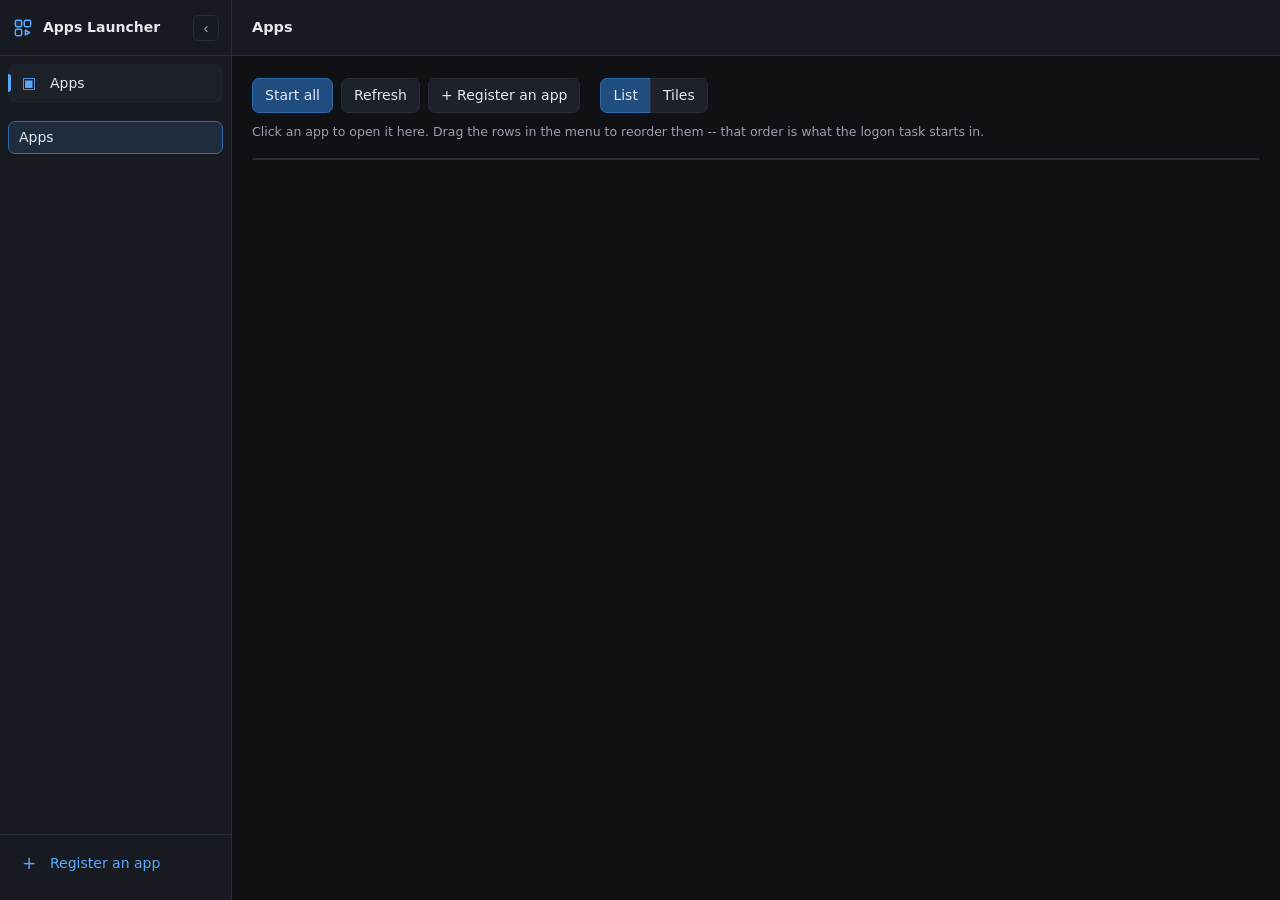
==== commit 1b85bc29: "sample fixture: brand is Apps Launcher The screenshot fixture still said App Launcher, and it is the" ====
--- a/docs/sample.html
+++ b/docs/sample.html
@@ -3,7 +3,7 @@
 <head>
   <meta charset="utf-8">
   <meta name="viewport" content="width=device-width, initial-scale=1">
-  <title>App Launcher &mdash; sample</title>
+  <title>Apps Launcher &mdash; sample</title>
   <link rel="icon" href="../static/icons/launcher.svg">
   <link rel="stylesheet" href="../static/app.css">
   <style>
@@ -111,9 +111,9 @@
 <body>
   <aside class="side">
     <div class="side-top">
-      <a class="brand" href="#" title="App Launcher">
+      <a class="brand" href="#" title="Apps Launcher">
         <img class="ico" src="../static/icons/launcher.svg" alt="">
-        <span class="label">App Launcher</span>
+        <span class="label">Apps Launcher</span>
       </a>
       <button class="collapse" id="toggle" title="Collapse menu" aria-label="Collapse menu">
         <span class="when-wide" aria-hidden="true">&#8249;</span>
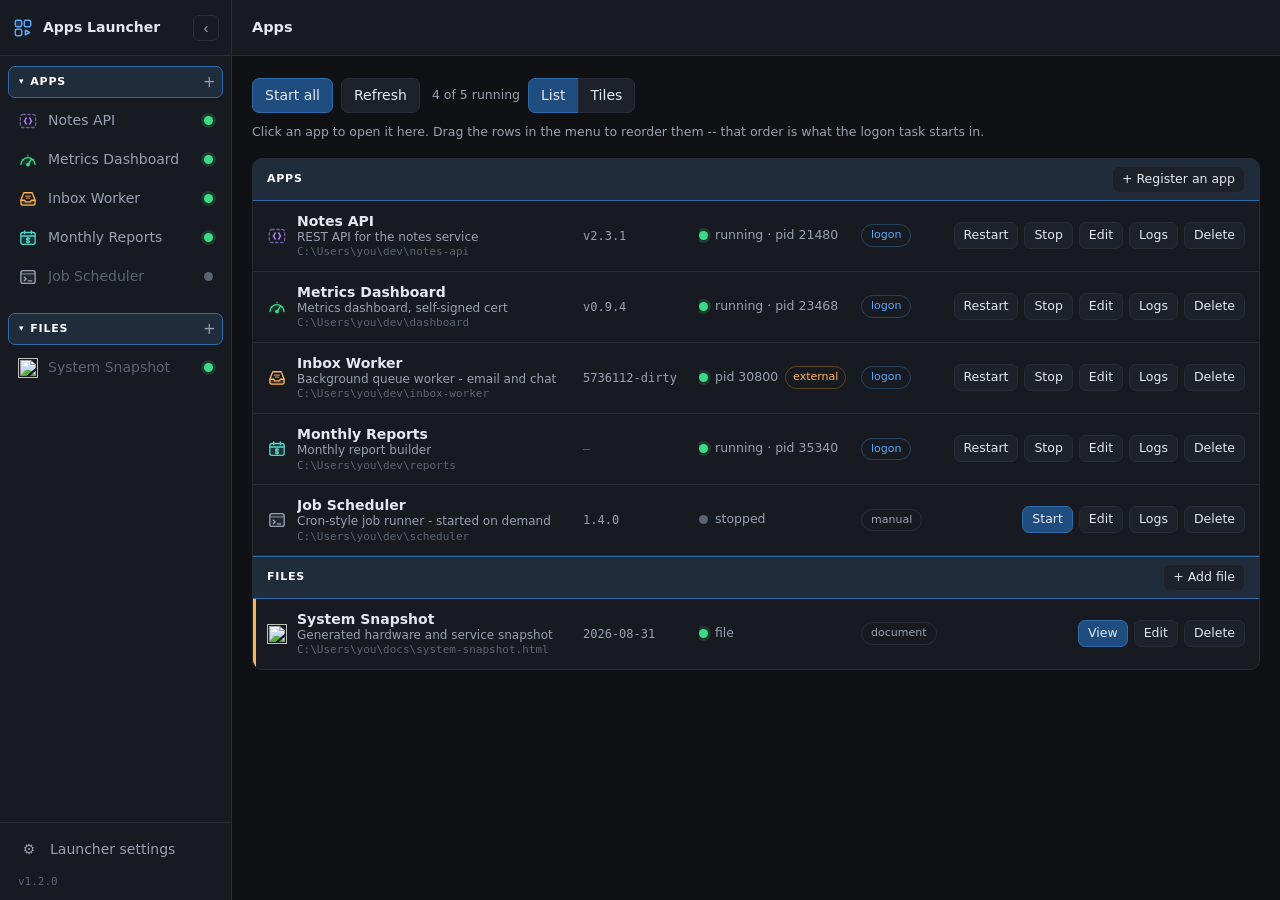
==== commit b94bb728: "Generate the README fixture instead of hand-copying it The empty list in the sample page was the fix" ====
--- a/docs/sample.html
+++ b/docs/sample.html
@@ -1,106 +1,256 @@
+<!-- GENERATED by docs/make_sample.py from the real templates.
+     Edit that script, not this file. -->
 <!doctype html>
 <html lang="en" data-page="apps">
 <head>
   <meta charset="utf-8">
   <meta name="viewport" content="width=device-width, initial-scale=1">
-  <title>Apps Launcher &mdash; sample</title>
+  <title>Apps Launcher</title>
   <link rel="icon" href="../static/icons/launcher.svg">
   <link rel="stylesheet" href="../static/app.css">
+  <script>
+    /* Restore the collapsed state before first paint, so a rail user doesn't
+       see the wide menu flash on every page load. Storage can throw in a
+       locked-down browser, hence the catch. */
+    try {
+      if (localStorage.getItem('devapps.rail') === '1') {
+        document.documentElement.classList.add('rail');
+      }
+    } catch (e) { /* no stored preference; the default width is fine */ }
+  </script>
+
   <style>
-    /* The clock would date the screenshot, and the drag cursor implies the
-       menu can be rearranged, which it can here -- both are noise in a still. */
+    /* A live clock would date the screenshot. */
     #tick { display: none; }
   </style>
   <script>
-    /* A screenshot fixture for the README.
-     *
-     * It loads the real stylesheet and the real app.js, and stubs `fetch` with
-     * a generic fleet -- so what you photograph is the actual UI, not a
-     * hand-drawn mock that will quietly drift out of date. No launcher needs to
-     * be running: open this file in a browser and screenshot it.
-     *
-     * Everything below is invented. Ports, versions and paths are chosen to
-     * show the states worth seeing: an app that is running, one that is
-     * stopped, one on https, a version from git describe, one with no version
-     * source at all, and a document.
-     */
+    /* Screenshot fixture -- generated by docs/make_sample.py, do not hand-edit.
+       Everything here is invented. */
     const SAMPLE = [
-      {
-        name: "launcher", label: "Apps Launcher", description: "This page - list, status and registration for the other apps",
-        icon: "../static/icons/launcher.svg", type: "self", is_self: true, is_file: false,
-        dir: "launcher", path: "C:\\Users\\you\\dev\\launcher", path_exists: true,
-        command: "python", args: ["app.py"], port: 5058, url: "http://127.0.0.1:5058/",
-        match: "launcher.app[.]py", autostart: true, running: true, pid: 4812, via: "match",
-        has_logs: true, file: "", file_exists: null, note: "",
-      },
-      {
-        name: "notes-api", label: "Notes API", description: "REST API for the notes service",
-        icon: "../static/icons/braces.svg", type: "app", is_self: false, is_file: false,
-        dir: "NotesApi", path: "C:\\Users\\you\\dev\\NotesApi", path_exists: true,
-        command: "python", args: ["app.py"], port: 5055, url: "http://127.0.0.1:5055/",
-        match: "NotesApi.app[.]py", autostart: true, running: true, pid: 21480, via: "match",
-        has_logs: true, file: "", file_exists: null, note: "",
-      },
-      {
-        name: "dashboard", label: "Metrics Dashboard", description: "Metrics dashboard, self-signed cert",
-        icon: "../static/icons/gauge.svg", type: "app", is_self: false, is_file: false,
-        dir: "Dashboard", path: "C:\\Users\\you\\dev\\Dashboard", path_exists: true,
-        command: "python", args: ["app.py"], port: 5000, url: "https://localhost:5000/",
-        match: "Dashboard.app[.]py", autostart: true, running: true, pid: 23468, via: "match",
-        has_logs: true, file: "", file_exists: null, note: "",
-      },
-      {
-        name: "inbox-worker", label: "Inbox Worker", description: "Background queue worker - email and chat",
-        icon: "../static/icons/inbox.svg", type: "app", is_self: false, is_file: false,
-        dir: "InboxWorker", path: "C:\\Users\\you\\dev\\InboxWorker", path_exists: true,
-        command: "python", args: ["worker.py"], port: 5061, url: "http://127.0.0.1:5061/",
-        match: "InboxWorker.worker[.]py", autostart: true, running: true, pid: 30800,
-        via: "port", has_logs: false, file: "", file_exists: null, note: "",
-      },
-      {
-        name: "reports", label: "Monthly Reports", description: "Monthly report builder",
-        icon: "../static/icons/calendar.svg", type: "app", is_self: false, is_file: false,
-        dir: "Reports", path: "C:\\Users\\you\\dev\\Reports", path_exists: true,
-        command: "python", args: ["app.py"], port: 5057, url: "http://127.0.0.1:5057/",
-        match: "Reports.app[.]py", autostart: true, running: true, pid: 35340, via: "match",
-        has_logs: true, file: "", file_exists: null, note: "",
-      },
-      {
-        name: "scheduler", label: "Job Scheduler", description: "Cron-style job runner - started on demand",
-        icon: "../static/icons/default.svg", type: "app", is_self: false, is_file: false,
-        dir: "Scheduler", path: "C:\\Users\\you\\dev\\Scheduler", path_exists: true,
-        command: "node", args: ["server.js"], port: 5062, url: "http://127.0.0.1:5062/",
-        match: "Scheduler.server[.]js", autostart: false, running: false, pid: null,
-        via: "none", has_logs: true, file: "", file_exists: null, note: "",
-      },
-      {
-        name: "system-snapshot", label: "System Snapshot", description: "Generated hardware and service snapshot",
-        icon: "../static/icons/file.svg", type: "file", is_self: false, is_file: true,
-        dir: "", path: "", path_exists: null,
-        command: "", args: [], port: null, url: "/open/system-snapshot",
-        match: "", autostart: false, running: false, pid: null, via: "file",
-        has_logs: false,
-        file: "C:\\Users\\you\\docs\\system-snapshot.html", file_exists: true, note: "",
-      },
-    ];
-
+  {
+    "name": "launcher",
+    "label": "Apps Launcher",
+    "description": "This page - list and registration for the other apps",
+    "icon": "../static/icons/launcher.svg",
+    "type": "self",
+    "is_self": true,
+    "is_file": false,
+    "dir": "AppsLauncher",
+    "path": "C:\\Users\\you\\dev\\launcher",
+    "path_exists": true,
+    "command": "python",
+    "args": [
+      "app.py"
+    ],
+    "port": 5058,
+    "url": "http://127.0.0.1:5058/",
+    "match": "launcher.app[.]py",
+    "autostart": true,
+    "running": true,
+    "pid": 4812,
+    "via": "match",
+    "has_logs": true,
+    "file": "",
+    "file_exists": null,
+    "note": ""
+  },
+  {
+    "name": "notes-api",
+    "label": "Notes API",
+    "description": "REST API for the notes service",
+    "icon": "../static/icons/braces.svg",
+    "type": "app",
+    "is_self": false,
+    "is_file": false,
+    "dir": "NotesAPI",
+    "path": "C:\\Users\\you\\dev\\notes-api",
+    "path_exists": true,
+    "command": "python",
+    "args": [
+      "app.py"
+    ],
+    "port": 5055,
+    "url": "http://127.0.0.1:5055/",
+    "match": "notes-api.app[.]py",
+    "autostart": true,
+    "running": true,
+    "pid": 21480,
+    "via": "match",
+    "has_logs": true,
+    "file": "",
+    "file_exists": null,
+    "note": ""
+  },
+  {
+    "name": "dashboard",
+    "label": "Metrics Dashboard",
+    "description": "Metrics dashboard, self-signed cert",
+    "icon": "../static/icons/gauge.svg",
+    "type": "app",
+    "is_self": false,
+    "is_file": false,
+    "dir": "MetricsDashboard",
+    "path": "C:\\Users\\you\\dev\\dashboard",
+    "path_exists": true,
+    "command": "python",
+    "args": [
+      "app.py"
+    ],
+    "port": 5000,
+    "url": "https://localhost:5000/",
+    "match": "dashboard.app[.]py",
+    "autostart": true,
+    "running": true,
+    "pid": 23468,
+    "via": "match",
+    "has_logs": true,
+    "file": "",
+    "file_exists": null,
+    "note": ""
+  },
+  {
+    "name": "inbox-worker",
+    "label": "Inbox Worker",
+    "description": "Background queue worker - email and chat",
+    "icon": "../static/icons/inbox.svg",
+    "type": "app",
+    "is_self": false,
+    "is_file": false,
+    "dir": "InboxWorker",
+    "path": "C:\\Users\\you\\dev\\inbox-worker",
+    "path_exists": true,
+    "command": "python",
+    "args": [
+      "app.py"
+    ],
+    "port": 5061,
+    "url": "http://127.0.0.1:5061/",
+    "match": "inbox-worker.app[.]py",
+    "autostart": true,
+    "running": true,
+    "pid": 30800,
+    "via": "port",
+    "has_logs": false,
+    "file": "",
+    "file_exists": null,
+    "note": ""
+  },
+  {
+    "name": "reports",
+    "label": "Monthly Reports",
+    "description": "Monthly report builder",
+    "icon": "../static/icons/calendar.svg",
+    "type": "app",
+    "is_self": false,
+    "is_file": false,
+    "dir": "MonthlyReports",
+    "path": "C:\\Users\\you\\dev\\reports",
+    "path_exists": true,
+    "command": "python",
+    "args": [
+      "app.py"
+    ],
+    "port": 5057,
+    "url": "http://127.0.0.1:5057/",
+    "match": "reports.app[.]py",
+    "autostart": true,
+    "running": true,
+    "pid": 35340,
+    "via": "match",
+    "has_logs": true,
+    "file": "",
+    "file_exists": null,
+    "note": ""
+  },
+  {
+    "name": "scheduler",
+    "label": "Job Scheduler",
+    "description": "Cron-style job runner - started on demand",
+    "icon": "../static/icons/default.svg",
+    "type": "app",
+    "is_self": false,
+    "is_file": false,
+    "dir": "JobScheduler",
+    "path": "C:\\Users\\you\\dev\\scheduler",
+    "path_exists": true,
+    "command": "node",
+    "args": [
+      "server.js"
+    ],
+    "port": 5062,
+    "url": "http://127.0.0.1:5062/",
+    "match": "Scheduler.server[.]js",
+    "autostart": false,
+    "running": false,
+    "pid": null,
+    "via": "none",
+    "has_logs": true,
+    "file": "",
+    "file_exists": null,
+    "note": ""
+  },
+  {
+    "name": "system-snapshot",
+    "label": "System Snapshot",
+    "description": "Generated hardware and service snapshot",
+    "icon": "../static/icons/file.svg",
+    "type": "file",
+    "is_self": false,
+    "is_file": true,
+    "dir": "",
+    "path": "",
+    "path_exists": null,
+    "command": "",
+    "args": [],
+    "port": null,
+    "url": "/open/system-snapshot",
+    "match": "",
+    "autostart": false,
+    "running": false,
+    "pid": null,
+    "via": "file",
+    "has_logs": false,
+    "note": "",
+    "file": "C:\\Users\\you\\docs\\system-snapshot.html",
+    "file_exists": true
+  }
+];
     const VERSIONS = {
-      "launcher":        { version: "1.2.0",         source: "Apps Launcher" },
-      "notes-api":       { version: "v2.3.1",        source: "package.json" },
-      "dashboard":       { version: "v0.9.4",        source: "git describe" },
-      "inbox-worker":    { version: "5736112-dirty", source: "git describe" },
-      "reports":         { version: "",              source: "" },
-      "scheduler":       { version: "1.4.0",         source: "VERSION" },
-      "system-snapshot": { version: "2026-08-31",    source: "file modified" },
-    };
-
+  "launcher": {
+    "version": "1.2.0",
+    "source": "Apps Launcher"
+  },
+  "notes-api": {
+    "version": "v2.3.1",
+    "source": "package.json"
+  },
+  "dashboard": {
+    "version": "v0.9.4",
+    "source": "git describe"
+  },
+  "inbox-worker": {
+    "version": "5736112-dirty",
+    "source": "git describe"
+  },
+  "reports": {
+    "version": "",
+    "source": ""
+  },
+  "scheduler": {
+    "version": "1.4.0",
+    "source": "VERSION"
+  },
+  "system-snapshot": {
+    "version": "2026-08-31",
+    "source": "file modified"
+  }
+};
     const REPLIES = {
-      "/api/status":   { apps: SAMPLE, at: Date.now() / 1000, launcher_version: "1.2.0" },
+      "/api/status":   { apps: SAMPLE, at: 0, launcher_version: "1.2.0" },
       "/api/versions": { ok: true, versions: VERSIONS, launcher_version: "1.2.0" },
     };
-
-    // Answer from the fixture instead of the network, so the page needs nothing
-    // running and cannot accidentally show real data.
+    /* Answer from the fixture instead of the network, so the page needs nothing
+       running and cannot accidentally show real data. */
     window.fetch = (url) => {
       const path = String(url).split("?")[0];
       const body = REPLIES[path] || { ok: true, framable: true };
@@ -109,41 +259,63 @@
   </script>
 </head>
 <body>
+  <!-- The rail is always present; `html.rail` collapses it to icons only.
+       The class is set by the inline script above before first paint, and
+       toggled by app.js thereafter. -->
   <aside class="side">
     <div class="side-top">
-      <a class="brand" href="#" title="Apps Launcher">
+      <a class="brand" href="/" title="Apps Launcher">
         <img class="ico" src="../static/icons/launcher.svg" alt="">
         <span class="label">Apps Launcher</span>
       </a>
+      <!-- One button, both directions: it stays in the menu header in either
+           state so it doesn't move when the menu collapses. -->
       <button class="collapse" id="toggle" title="Collapse menu" aria-label="Collapse menu">
         <span class="when-wide" aria-hidden="true">&#8249;</span>
         <span class="when-rail" aria-hidden="true">&#8250;</span>
       </button>
     </div>
 
-    <nav class="side-nav">
-      <a href="#" class="side-item on" title="Apps">
-        <span class="glyph" aria-hidden="true">&#9635;</span>
+    <!-- Each heading carries the add button for its own kind, so the verb sits
+         next to the thing it acts on. Both headings stay put even when empty:
+         with nothing registered, the + is the only way to add the first one. -->
+    <div class="side-label" data-group="apps">
+      <button class="label-toggle" data-toggle="apps" aria-expanded="true"
+              title="Collapse this group">
+        <span class="caret" aria-hidden="true">&#9662;</span>
         <span class="label">Apps</span>
-      </a>
-    </nav>
-
-    <div class="side-label"><span class="label">Apps</span></div>
+      </button>
+      <button class="label-add" data-add="app" title="Register an app"
+              aria-label="Register an app">+</button>
+    </div>
+    <!-- Filled by app.js so the status dots stay live. -->
     <nav class="side-apps" id="side-apps"></nav>
 
-    <div class="side-label" id="files-label" hidden><span class="label">Files</span></div>
-    <nav class="side-apps" id="side-files" hidden></nav>
+    <div class="side-label" id="files-label" data-group="files">
+      <button class="label-toggle" data-toggle="files" aria-expanded="true"
+              title="Collapse this group">
+        <span class="caret" aria-hidden="true">&#9662;</span>
+        <span class="label">Files</span>
+      </button>
+      <button class="label-add" data-add="file" title="Add a file"
+              aria-label="Add a file">+</button>
+    </div>
+    <nav class="side-apps" id="side-files"></nav>
 
     <div class="side-foot">
-      <button class="side-item add-item" id="side-add" title="Register an app">
-        <span class="glyph" aria-hidden="true">+</span>
-        <span class="label">Register an app</span>
+      <button class="side-item" id="side-settings"
+              title="Launcher settings -- port, path, command">
+        <span class="glyph" aria-hidden="true">&#9881;</span>
+        <span class="label">Launcher settings</span>
       </button>
-      <div class="side-version" id="side-version"></div>
+      <div class="side-version" id="side-version" title="Apps Launcher version"></div>
     </div>
   </aside>
 
   <div class="content">
+    <!-- One bar: fleet controls on the left, then whatever is selected, with
+         that app's own controls on the right. The viewer used to carry a second
+         header of its own directly under this one. -->
     <header class="topbar">
       <div class="topbar-id first">
         <img class="tb-icon" id="tb-icon" src="" alt="" hidden>
@@ -152,39 +324,147 @@
           <span class="tb-meta" id="tb-meta"></span>
         </div>
       </div>
+
       <div class="topbar-actions" id="topbar-actions"></div>
       <span id="tick" class="tick"></span>
     </header>
 
     <main>
-      <section id="dash" class="dash">
-        <div class="dash-tools">
-          <button class="btn primary" data-action="start" data-name="">Start all</button>
-          <button class="btn" id="refresh">Refresh</button>
-          <button class="btn" id="dash-add">+ Register an app</button>
-          <span class="dash-count" id="dash-count"></span>
-          <div class="viewswitch" role="group" aria-label="Layout">
-            <button class="btn" id="view-list" data-view="list">List</button>
-            <button class="btn" id="view-grid" data-view="grid">Tiles</button>
-          </div>
-        </div>
-        <p class="dash-hint">
-          Click an app to open it here. Drag the rows in the menu to reorder them --
-          that order is what the logon task starts in.
-        </p>
-      </section>
-
-      <script id="initial-data" type="application/json">[]</script>
-      <section id="list" class="applist"></section>
-      <section id="grid" class="grid" hidden></section>
-
-      <section id="viewer" class="viewer" hidden>
-        <p class="viewer-note" id="viewer-note" hidden></p>
-        <div class="viewer-body">
-          <iframe id="viewer-frame" title="App" src="about:blank"></iframe>
-          <div class="viewer-empty" id="viewer-empty" hidden></div>
-        </div>
-      </section>
+      
+<!-- Tiles are rendered by app.js from /api/status so the markup lives in one
+     place; this is just the first paint's data, to avoid a blank flash. -->
+<script id="initial-data" type="application/json">[]</script>
+
+<!-- The launcher's own controls. This view IS the launcher's "app", which is
+     why the fleet-wide buttons live here rather than in the shared topbar. -->
+<section id="dash" class="dash">
+  <div class="dash-tools">
+    <button class="btn primary" data-action="start" data-name="">Start all</button>
+    <button class="btn" id="refresh">Refresh</button>
+    <span class="dash-count" id="dash-count"></span>
+    <div class="viewswitch" role="group" aria-label="Layout">
+      <button class="btn" id="view-list" data-view="list">List</button>
+      <button class="btn" id="view-grid" data-view="grid">Tiles</button>
+    </div>
+  </div>
+  <p class="dash-hint">
+    Click an app to open it here. Drag the rows in the menu to reorder them --
+    that order is what the logon task starts in.
+  </p>
+</section>
+
+<!-- Two layouts over the same data: a management list (default) and the tile
+     grid. Both are rendered by app.js from /api/status. -->
+<section id="list" class="applist"></section>
+<section id="grid" class="grid" hidden></section>
+
+<!-- Viewer: the selected app embedded in place. Shown instead of the grid when
+     the hash is #/app/<name>. The iframe's src is only touched when the target
+     app changes, so the 8s status poll never reloads the app under you. -->
+<section id="viewer" class="viewer" hidden>
+  <p class="viewer-note" id="viewer-note" hidden></p>
+  <div class="viewer-body">
+    <iframe id="viewer-frame" title="App" src="about:blank"
+            referrerpolicy="no-referrer"></iframe>
+    <div class="viewer-empty" id="viewer-empty" hidden></div>
+  </div>
+</section>
+
+<dialog id="add-dialog">
+  <form id="add-form" method="dialog">
+    <h2 id="form-title">Register an app</h2>
+    <p class="hint" id="form-hint">Written to <code>apps.json</code>, so it starts at
+      logon too.</p>
+
+    <!-- Only the fields scroll: the title stays at the top and the
+         buttons at the bottom, so Cancel and Save are always reachable
+         however long the form gets. -->
+    <div class="form-body">
+
+      <label>Name
+        <input name="label" id="form-label" required placeholder="My App"
+               autocomplete="off">
+        <small id="name-help">Shown in the menu. Type it however you like.</small>
+      </label>
+
+      <label>App Name
+        <input name="name" id="form-id" required pattern="[a-z0-9][a-z0-9._\-]*"
+               placeholder="my-app" autocomplete="off"
+               title="lowercase letters, digits, dot, underscore, hyphen">
+        <small id="id-help">Filled in from the name above. Used for filenames, the
+          CLI and URLs, so it has no spaces or capitals &mdash; change it if you
+          like.</small>
+      </label>
+
+      <!-- Only for type=file: everything below in .app-only is hidden then. -->
+      <label class="file-only" hidden>File
+        <input name="file" placeholder="C:\path\to\page.html">
+        <small>Served by the launcher, so it opens in a tab and renders in the
+          pane. A browser refuses a <code>file://</code> URL from an http page.</small>
+      </label>
+
+      <label class="app-only">Path
+        <input name="dir" placeholder="MyApp  or  C:\path\to\MyApp">
+        <small>Folder name under <code>dev/</code>, or a full path. Must exist.</small>
+      </label>
+
+      <div class="row app-only">
+        <label>Command
+          <input name="command" value="python" required>
+        </label>
+        <label>Arguments
+          <input name="args" placeholder="app.py">
+        </label>
+      </div>
+
+      <div class="row app-only">
+        <label>Port
+          <input name="port" type="number" min="1" max="65535" placeholder="5061">
+          <small>Blank if it isn't a server.</small>
+        </label>
+        <label>URL
+          <input name="url" placeholder="auto from port">
+        </label>
+      </div>
+
+      <label>Description
+        <input name="description" placeholder="what it is">
+      </label>
+
+      <div class="row app-only">
+        <label>Version <span class="opt">optional</span>
+          <input name="version" placeholder="blank = detect it">
+          <small>A literal, used as typed.</small>
+        </label>
+        <label>Version command <span class="opt">optional</span>
+          <input name="version_cmd" placeholder="python app.py --version">
+          <small>Run in the app's folder. Nothing runs unless you set this.</small>
+        </label>
+      </div>
+
+      <label class="app-only">Match pattern <span class="opt">optional</span>
+        <input name="match" placeholder="derived from path + arguments">
+        <small>Regex vs the process command line. No backslashes &mdash; use
+          <code>.</code> for the path separator, <code>[.]</code> for a dot.</small>
+      </label>
+
+      <label class="check app-only">
+        <input type="checkbox" name="autostart" checked>
+        Start at logon
+      </label>
+
+    </div>
+
+    <p class="err" id="add-err" hidden></p>
+
+    <div class="sheet-head end">
+      <button type="button" class="btn ghost" id="form-logs" hidden>View logs</button>
+      <button type="button" class="btn ghost" id="add-cancel">Cancel</button>
+      <button type="submit" class="btn primary" id="form-submit">Add app</button>
+    </div>
+  </form>
+</dialog>
+
     </main>
   </div>
 
@@ -200,37 +480,6 @@
     </div>
   </div>
 
-  <!-- The form the real page has; unused here, but app.js binds to it. -->
-  <dialog id="add-dialog">
-    <form id="add-form" method="dialog">
-      <h2 id="form-title">Register an app</h2>
-      <p class="hint" id="form-hint"></p>
-      <label>Name <input name="name"><small id="name-help"></small></label>
-      <label class="file-only" hidden>File <input name="file"></label>
-      <label class="app-only">Path <input name="dir"></label>
-      <div class="row app-only">
-        <label>Command <input name="command" value="python"></label>
-        <label>Arguments <input name="args"></label>
-      </div>
-      <div class="row app-only">
-        <label>Port <input name="port" type="number"></label>
-        <label>URL <input name="url"></label>
-      </div>
-      <label>Description <input name="description"></label>
-      <div class="row app-only">
-        <label>Version <input name="version"></label>
-        <label>Version command <input name="version_cmd"></label>
-      </div>
-      <label class="app-only">Match pattern <input name="match"></label>
-      <label class="check app-only"><input type="checkbox" name="autostart" checked> Start at logon</label>
-      <p class="err" id="add-err" hidden></p>
-      <div class="sheet-head end">
-        <button type="button" class="btn ghost" id="add-cancel">Cancel</button>
-        <button type="submit" class="btn primary" id="form-submit">Add app</button>
-      </div>
-    </form>
-  </dialog>
-
   <script src="../static/app.js"></script>
 </body>
-</html>
+</html>
--- a/static/app.css
+++ b/static/app.css
@@ -372,11 +372,13 @@
   border-top: 1px solid #2f6ba8;
   border-bottom: 1px solid #2f6ba8;
 }
+.applist-head:first-child { border-top: 0; }
+/* The note sits with the label; the button keeps to the right. */
+.applist-head .head-none { margin-right: auto; }
 .applist-head .applist-section { color: #fff; font-weight: 600; }
 .applist-head .applist-section { padding: 0; }
 .head-add { margin-left: auto; }
 .head-none { color: var(--off); font-size: 12px; }
-.head-none + .head-add, .applist-head .head-add { margin-left: auto; order: 2; }
 .applist-row:hover { background: var(--panel-2); }
 .applist-row.missing { box-shadow: inset 3px 0 0 var(--warn); }
 
@@ -659,6 +661,26 @@
   border-radius: 12px;
   padding: 20px 22px;
   width: min(560px, 94vw);
+  /* The dialog itself never scrolls -- .form-body does -- so the heading and
+     the buttons stay put however long the form is. */
+  max-height: 88vh;
+  overflow: hidden;
+}
+dialog form { max-height: calc(88vh - 44px); }
+.form-body {
+  display: flex;
+  flex-direction: column;
+  gap: 12px;
+  min-height: 0;
+  overflow-y: auto;
+  /* Room for the scrollbar, so it never sits on top of an input. */
+  padding-right: 6px;
+  margin-right: -6px;
+}
+.sheet-head.end {
+  border-top: 1px solid var(--line);
+  padding-top: 12px;
+  margin-top: 2px;
 }
 dialog::backdrop { background: rgba(0, 0, 0, .6); }
 dialog h2 { margin: 0 0 4px; font-size: 17px; }
@@ -730,7 +752,7 @@
   padding: 13px 16px;
   border-bottom: 1px solid var(--line);
 }
-.sheet-head.end { border: 0; padding: 4px 0 0; justify-content: flex-end; }
+.sheet-head.end { justify-content: flex-end; }
 .sheet-head h2 { margin: 0; font-size: 15px; }
 .sheet-head .btn { margin-left: auto; }
 .sheet pre {
